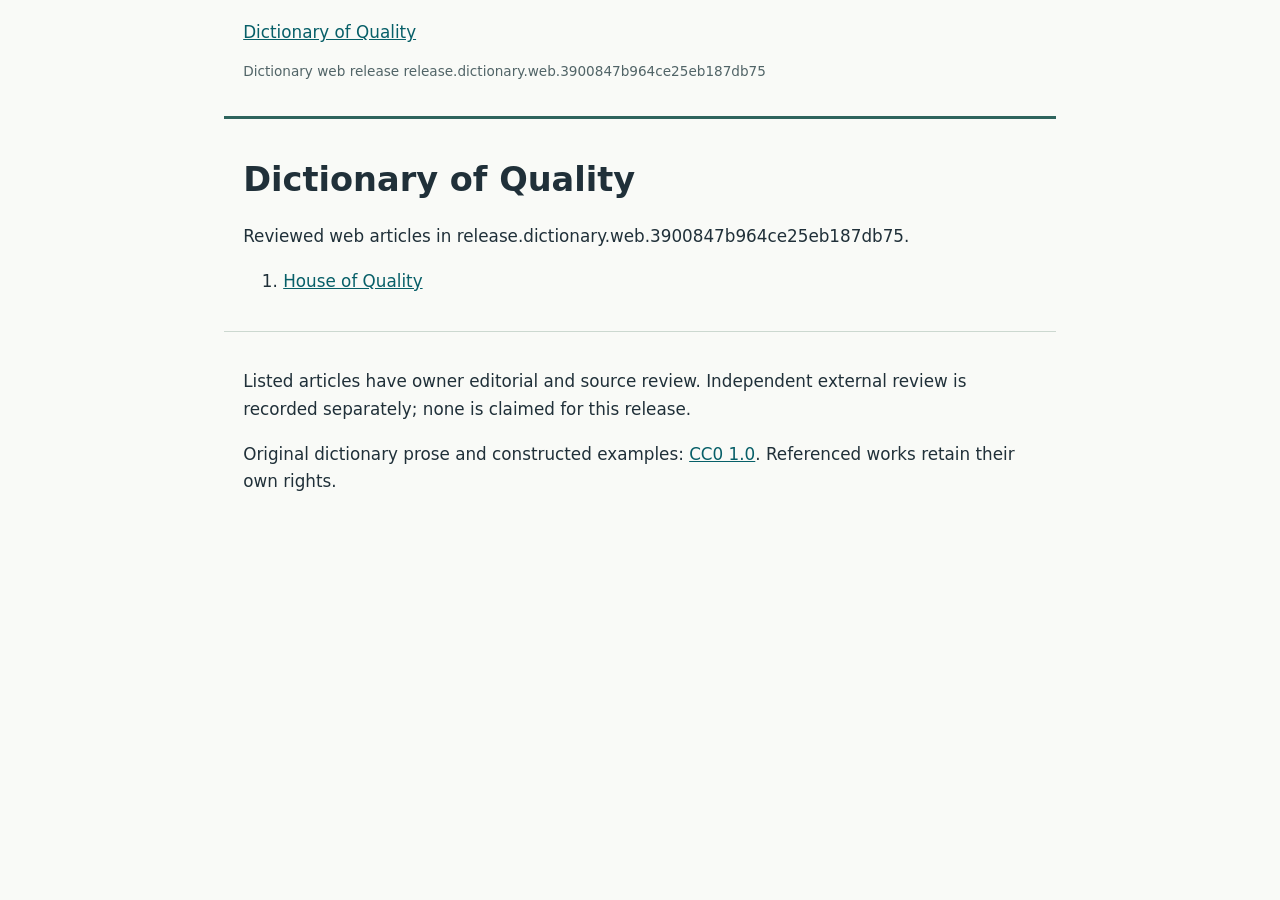
==== dictionary/index.html @ a5b14214 "Publish House of Quality dictionary entry" ====
<!doctype html>
<html lang="en"><head><meta charset="utf-8"><meta name="viewport" content="width=device-width,initial-scale=1"><title>Dictionary of Quality</title><meta name="description" content="Reviewed entries in the Dictionary of Quality"><style>*{box-sizing:border-box}body{font:1.05rem/1.65 system-ui,sans-serif;color:#203039;background:#f9faf7;margin:0}header,main,footer{max-width:52rem;margin:auto;padding:1.2rem}header{border-bottom:3px solid #2e645d}a{color:#075f68}h1,h2,h3{line-height:1.2}article,.meta,.citation{overflow-wrap:anywhere}section{margin:2rem 0;padding-top:1rem;border-top:1px solid #ccd8d0}.sense{background:#fff;border:1px solid #d7e1d9;border-radius:.5rem;padding:1rem;margin:1rem 0}.meta{color:#516467;font-size:.85rem}.skip{position:absolute;left:-999px}.skip:focus{left:1rem;top:1rem;background:white;padding:.5rem}footer{border-top:1px solid #ccd8d0}</style></head><body><a class="skip" href="#main">Skip to content</a><header><a href="/dictionary/">Dictionary of Quality</a><p class="meta">Dictionary web release release.dictionary.web.3900847b964ce25eb187db75</p></header><main id="main"><h1>Dictionary of Quality</h1><p>Reviewed web articles in release.dictionary.web.3900847b964ce25eb187db75.</p><ol><li><a href="/dictionary/house-of-quality/">House of Quality</a></li></ol></main><footer><p>Listed articles have owner editorial and source review. Independent external review is recorded separately; none is claimed for this release.</p><p>Original dictionary prose and constructed examples: <a href="https://creativecommons.org/publicdomain/zero/1.0/">CC0 1.0</a>. Referenced works retain their own rights.</p></footer></body></html>
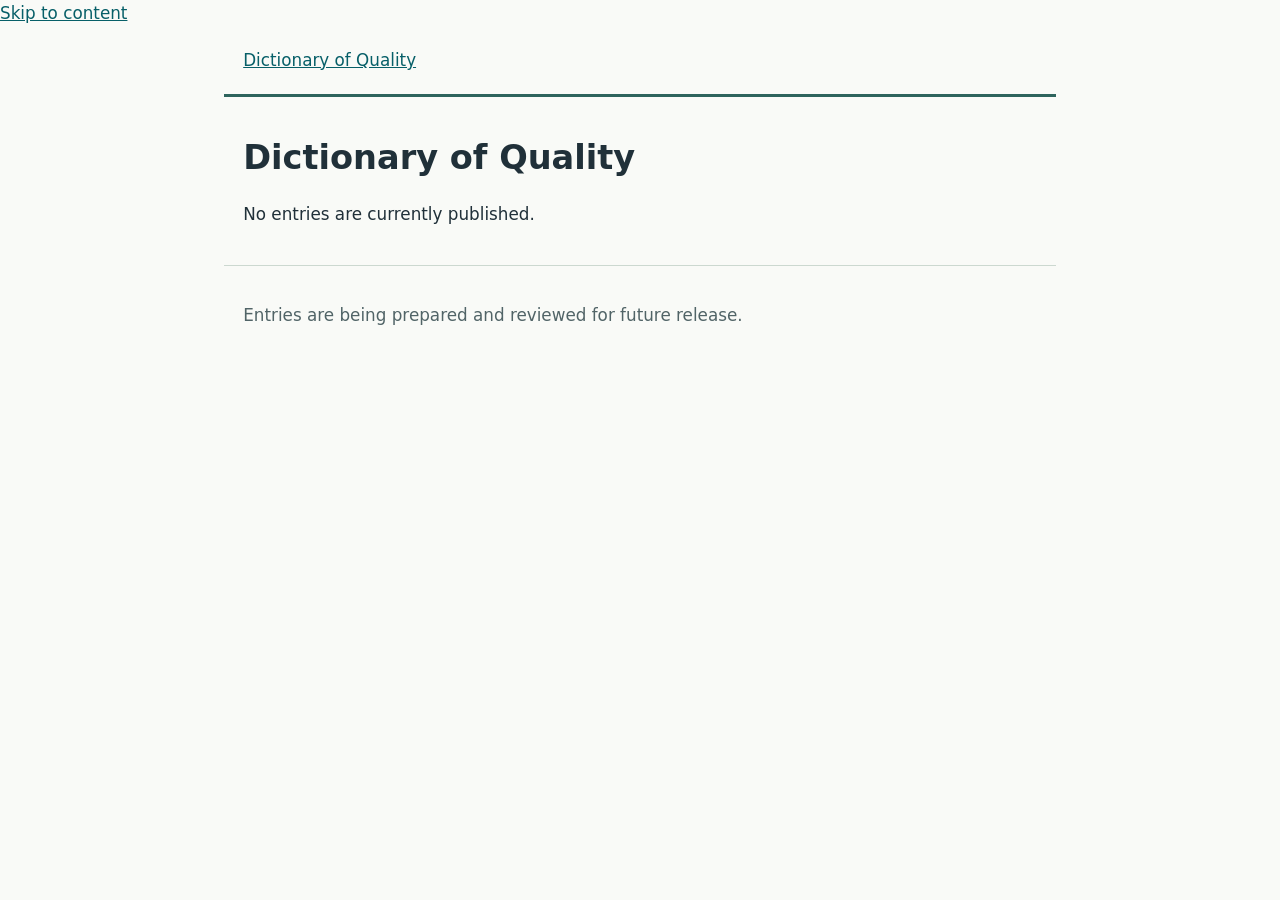
==== commit 8bedc5d3: "Unpublish House of Quality dictionary page" ====
--- a/dictionary/index.html
+++ b/dictionary/index.html
@@ -1,2 +1,2 @@
 <!doctype html>
-<html lang="en"><head><meta charset="utf-8"><meta name="viewport" content="width=device-width,initial-scale=1"><title>Dictionary of Quality</title><meta name="description" content="Reviewed entries in the Dictionary of Quality"><style>*{box-sizing:border-box}body{font:1.05rem/1.65 system-ui,sans-serif;color:#203039;background:#f9faf7;margin:0}header,main,footer{max-width:52rem;margin:auto;padding:1.2rem}header{border-bottom:3px solid #2e645d}a{color:#075f68}h1,h2,h3{line-height:1.2}article,.meta,.citation{overflow-wrap:anywhere}section{margin:2rem 0;padding-top:1rem;border-top:1px solid #ccd8d0}.sense{background:#fff;border:1px solid #d7e1d9;border-radius:.5rem;padding:1rem;margin:1rem 0}.meta{color:#516467;font-size:.85rem}.skip{position:absolute;left:-999px}.skip:focus{left:1rem;top:1rem;background:white;padding:.5rem}footer{border-top:1px solid #ccd8d0}</style></head><body><a class="skip" href="#main">Skip to content</a><header><a href="/dictionary/">Dictionary of Quality</a><p class="meta">Dictionary web release release.dictionary.web.3900847b964ce25eb187db75</p></header><main id="main"><h1>Dictionary of Quality</h1><p>Reviewed web articles in release.dictionary.web.3900847b964ce25eb187db75.</p><ol><li><a href="/dictionary/house-of-quality/">House of Quality</a></li></ol></main><footer><p>Listed articles have owner editorial and source review. Independent external review is recorded separately; none is claimed for this release.</p><p>Original dictionary prose and constructed examples: <a href="https://creativecommons.org/publicdomain/zero/1.0/">CC0 1.0</a>. Referenced works retain their own rights.</p></footer></body></html>
+<html lang="en"><head><meta charset="utf-8"><meta name="viewport" content="width=device-width,initial-scale=1"><title>Dictionary of Quality</title><meta name="description" content="Dictionary of Quality publication status"><style>*{box-sizing:border-box}body{font:1.05rem/1.65 system-ui,sans-serif;color:#203039;background:#f9faf7;margin:0}header,main,footer{max-width:52rem;margin:auto;padding:1.2rem}header{border-bottom:3px solid #2e645d}a{color:#075f68}h1{line-height:1.2}footer{border-top:1px solid #ccd8d0;color:#516467}</style></head><body><a href="#main">Skip to content</a><header><a href="/dictionary/">Dictionary of Quality</a></header><main id="main"><h1>Dictionary of Quality</h1><p>No entries are currently published.</p></main><footer><p>Entries are being prepared and reviewed for future release.</p></footer></body></html>
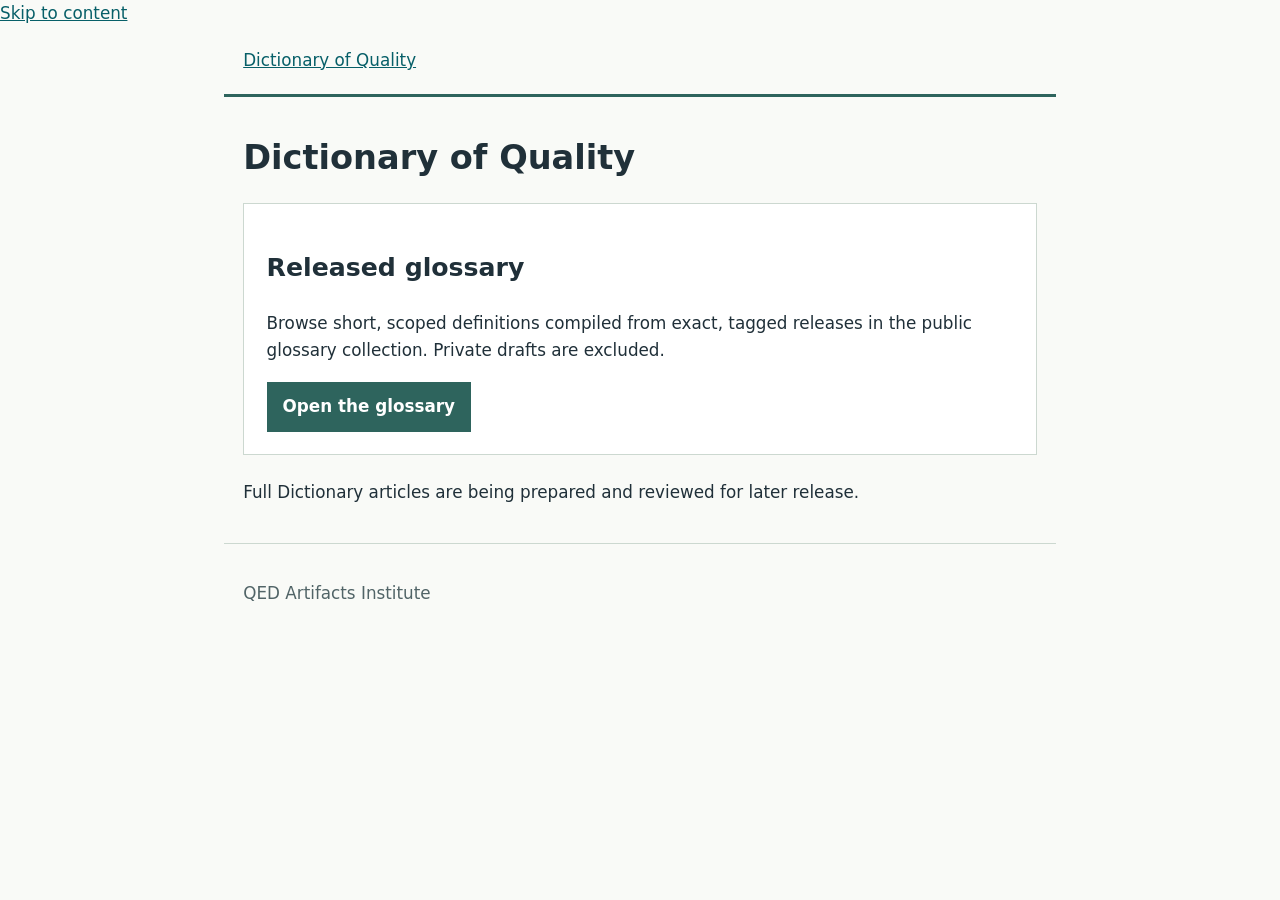
==== commit 93c3daa1: "Add glossary page compiled from tagged public objects" ====
--- a/dictionary/index.html
+++ b/dictionary/index.html
@@ -1,2 +1,2 @@
 <!doctype html>
-<html lang="en"><head><meta charset="utf-8"><meta name="viewport" content="width=device-width,initial-scale=1"><title>Dictionary of Quality</title><meta name="description" content="Dictionary of Quality publication status"><style>*{box-sizing:border-box}body{font:1.05rem/1.65 system-ui,sans-serif;color:#203039;background:#f9faf7;margin:0}header,main,footer{max-width:52rem;margin:auto;padding:1.2rem}header{border-bottom:3px solid #2e645d}a{color:#075f68}h1{line-height:1.2}footer{border-top:1px solid #ccd8d0;color:#516467}</style></head><body><a href="#main">Skip to content</a><header><a href="/dictionary/">Dictionary of Quality</a></header><main id="main"><h1>Dictionary of Quality</h1><p>No entries are currently published.</p></main><footer><p>Entries are being prepared and reviewed for future release.</p></footer></body></html>
+<html lang="en"><head><meta charset="utf-8"><meta name="viewport" content="width=device-width,initial-scale=1"><title>Dictionary of Quality</title><meta name="description" content="Released glossary objects and Dictionary of Quality publication status"><style>*{box-sizing:border-box}body{font:1.05rem/1.65 system-ui,sans-serif;color:#203039;background:#f9faf7;margin:0}header,main,footer{max-width:52rem;margin:auto;padding:1.2rem}header{border-bottom:3px solid #2e645d}a{color:#075f68}h1{line-height:1.2}.card{padding:1.4rem;margin:1.5rem 0;border:1px solid #ccd8d0;background:white}.button{display:inline-block;padding:.7rem 1rem;background:#2e645d;color:white;text-decoration:none;font-weight:700}footer{border-top:1px solid #ccd8d0;color:#516467}</style></head><body><a href="#main">Skip to content</a><header><a href="/dictionary/">Dictionary of Quality</a></header><main id="main"><h1>Dictionary of Quality</h1><section class="card" aria-labelledby="glossary-heading"><h2 id="glossary-heading">Released glossary</h2><p>Browse short, scoped definitions compiled from exact, tagged releases in the public glossary collection. Private drafts are excluded.</p><a class="button" href="glossary/">Open the glossary</a></section><p>Full Dictionary articles are being prepared and reviewed for later release.</p></main><footer><p>QED Artifacts Institute</p></footer></body></html>
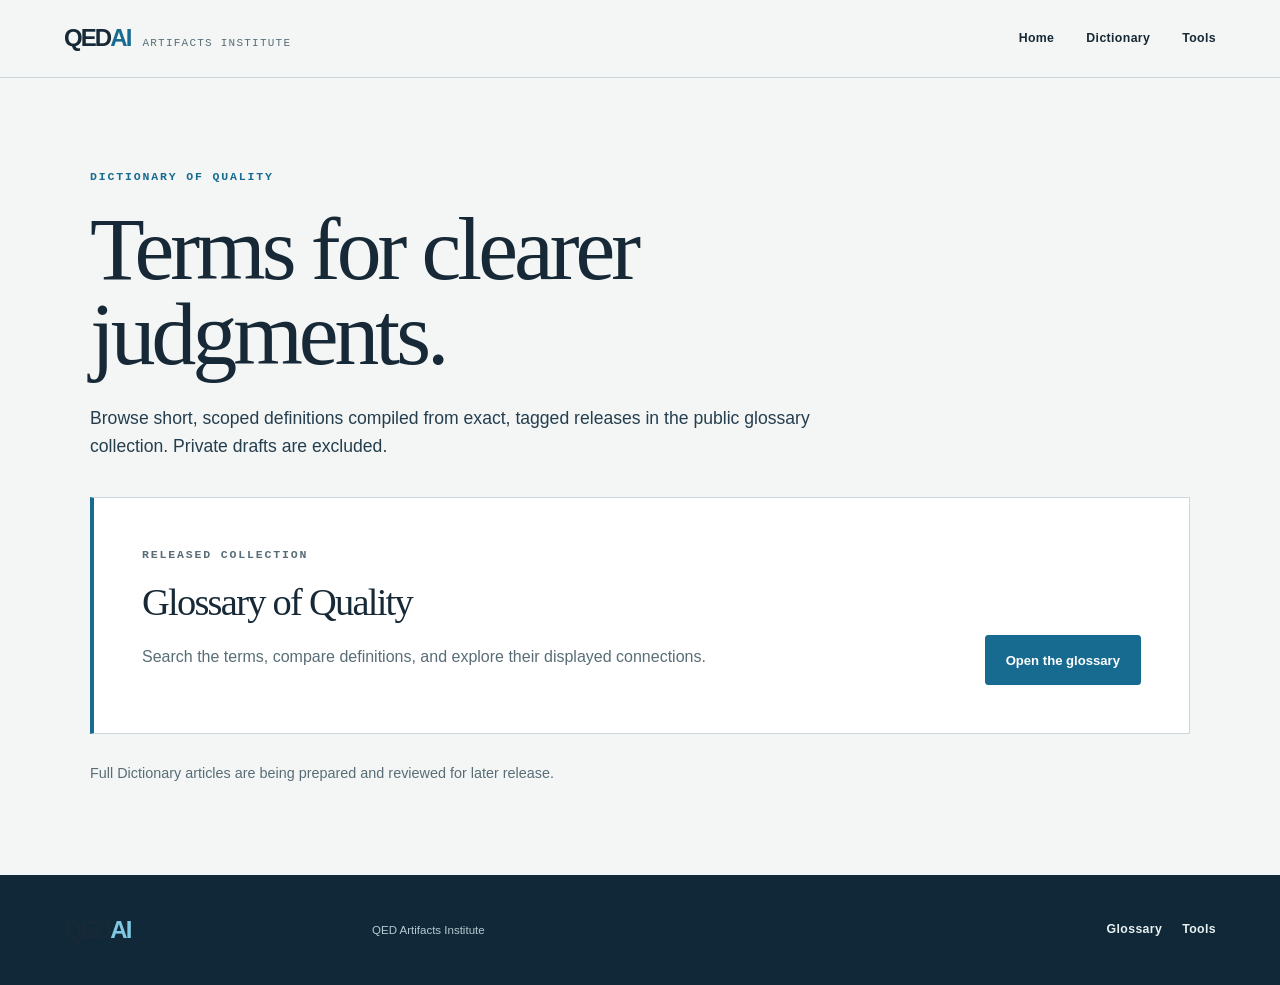
==== commit 10eebc67: "Align public Pages with Studio dictionary theme" ====
--- a/dictionary/index.html
+++ b/dictionary/index.html
@@ -1,2 +1,31 @@
 <!doctype html>
-<html lang="en"><head><meta charset="utf-8"><meta name="viewport" content="width=device-width,initial-scale=1"><title>Dictionary of Quality</title><meta name="description" content="Released glossary objects and Dictionary of Quality publication status"><style>*{box-sizing:border-box}body{font:1.05rem/1.65 system-ui,sans-serif;color:#203039;background:#f9faf7;margin:0}header,main,footer{max-width:52rem;margin:auto;padding:1.2rem}header{border-bottom:3px solid #2e645d}a{color:#075f68}h1{line-height:1.2}.card{padding:1.4rem;margin:1.5rem 0;border:1px solid #ccd8d0;background:white}.button{display:inline-block;padding:.7rem 1rem;background:#2e645d;color:white;text-decoration:none;font-weight:700}footer{border-top:1px solid #ccd8d0;color:#516467}</style></head><body><a href="#main">Skip to content</a><header><a href="/dictionary/">Dictionary of Quality</a></header><main id="main"><h1>Dictionary of Quality</h1><section class="card" aria-labelledby="glossary-heading"><h2 id="glossary-heading">Released glossary</h2><p>Browse short, scoped definitions compiled from exact, tagged releases in the public glossary collection. Private drafts are excluded.</p><a class="button" href="glossary/">Open the glossary</a></section><p>Full Dictionary articles are being prepared and reviewed for later release.</p></main><footer><p>QED Artifacts Institute</p></footer></body></html>
+<html lang="en">
+<head>
+  <meta charset="utf-8">
+  <meta name="viewport" content="width=device-width, initial-scale=1">
+  <meta name="theme-color" content="#173546">
+  <title>Dictionary of Quality | QED Artifacts Institute</title>
+  <meta name="description" content="Released glossary objects and Dictionary of Quality publication status">
+  <link rel="stylesheet" href="../assets/styles.css">
+</head>
+<body>
+  <a class="skip-link" href="#main">Skip to content</a>
+  <header class="site-header">
+    <a class="brand" href="/" aria-label="QED Artifacts Institute home"><span class="brand-mark">QED<span>AI</span></span><span class="brand-name">Artifacts Institute</span></a>
+    <nav aria-label="Primary navigation"><a href="/">Home</a><a href="/dictionary/" aria-current="page">Dictionary</a><a href="/apps/">Tools</a></nav>
+  </header>
+  <main id="main" class="dictionary-main">
+    <div class="dictionary-intro">
+      <p class="eyebrow">Dictionary of Quality</p>
+      <h1>Terms for clearer judgments.</h1>
+      <p>Browse short, scoped definitions compiled from exact, tagged releases in the public glossary collection. Private drafts are excluded.</p>
+    </div>
+    <section class="dictionary-feature" aria-labelledby="glossary-heading">
+      <div><p class="eyebrow">Released collection</p><h2 id="glossary-heading">Glossary of Quality</h2><p>Search the terms, compare definitions, and explore their displayed connections.</p></div>
+      <a class="button" href="glossary/">Open the glossary</a>
+    </section>
+    <p class="dictionary-status">Full Dictionary articles are being prepared and reviewed for later release.</p>
+  </main>
+  <footer><a class="brand" href="/"><span class="brand-mark">QED<span>AI</span></span></a><p>QED Artifacts Institute</p><div><a href="/dictionary/glossary/">Glossary</a><a href="/apps/">Tools</a></div></footer>
+</body>
+</html>
--- a/assets/styles.css
+++ b/assets/styles.css
@@ -0,0 +1,35 @@
+:root{color-scheme:light;--ink:#172936;--ink-soft:#253e4e;--forest:#173546;--forest-2:#254859;--paper:#f3f6f5;--paper-deep:#e6ecec;--white:#ffffff;--muted:#596d76;--line:#cbd7da;--green:#176b91;--green-soft:#dcebf1;--coral:#176b91;--gold:#a97530;--yellow-soft:#f5e5bd;--serif:"Iowan Old Style",Baskerville,Georgia,"Times New Roman",serif;--sans:Aptos,"Segoe UI",Arial,sans-serif;--mono:"SFMono-Regular",Consolas,"Liberation Mono",monospace}*{box-sizing:border-box}html{scroll-behavior:smooth}body{margin:0;background:var(--paper);color:var(--ink);font-family:var(--sans);line-height:1.6;text-rendering:optimizeLegibility}a{color:inherit}.skip-link{position:fixed;z-index:100;top:12px;left:12px;padding:10px 14px;background:var(--white);color:var(--ink);transform:translateY(-160%)}.skip-link:focus{transform:translateY(0)}.site-header{position:sticky;z-index:20;top:0;display:flex;align-items:center;justify-content:space-between;min-height:78px;padding:0 clamp(24px,5vw,76px);border-bottom:1px solid rgba(203,215,218,.8);background:rgba(243,246,245,.94);backdrop-filter:blur(14px)}.brand{display:inline-flex;align-items:baseline;gap:12px;text-decoration:none}.brand-mark{color:var(--ink);font-size:1.5rem;font-weight:900;letter-spacing:-.08em}.brand-mark span{color:var(--coral)}.brand-name{color:var(--muted);font-family:var(--mono);font-size:.69rem;letter-spacing:.11em;text-transform:uppercase}nav{display:flex;gap:clamp(16px,2.5vw,34px)}nav a,footer a{font-size:.77rem;font-weight:700;letter-spacing:.03em;text-decoration:none}nav a:hover,nav a:focus-visible,footer a:hover,footer a:focus-visible{color:var(--coral)}.hero{display:grid;grid-template-columns:minmax(0,1.35fr) minmax(320px,.65fr);min-height:calc(100vh - 78px);padding:clamp(68px,10vw,138px) clamp(24px,5vw,76px) clamp(64px,8vw,112px);background:linear-gradient(90deg,transparent 49.9%,rgba(145,166,175,.35) 50%,transparent 50.1%),var(--paper)}.hero-copy{align-self:center;max-width:920px;padding-right:6vw}.eyebrow{margin:0 0 20px;color:var(--coral);font-family:var(--mono);font-size:.72rem;font-weight:800;letter-spacing:.16em;text-transform:uppercase}h1,h2,h3,p{margin-top:0}h1,h2{font-family:var(--serif);font-weight:400;letter-spacing:-.045em}h1{max-width:900px;margin-bottom:28px;font-size:clamp(4rem,8.6vw,9.2rem);line-height:.84}h2{margin-bottom:22px;font-size:clamp(2.65rem,5vw,5.4rem);line-height:.98}h3{line-height:1.25}.hero-lead{max-width:760px;margin-bottom:36px;color:var(--ink-soft);font-size:clamp(1.06rem,1.7vw,1.35rem)}.hero-actions{display:flex;flex-wrap:wrap;align-items:center;gap:24px}.button{display:inline-flex;align-items:center;justify-content:center;min-height:50px;padding:0 20px;border:1px solid var(--forest);background:var(--forest);color:var(--white);font-size:.82rem;font-weight:800;text-decoration:none}.button:hover,.button:focus-visible{background:var(--coral);border-color:var(--coral)}.text-link{font-size:.86rem;font-weight:800;text-underline-offset:5px}.hero-record{align-self:end;margin:0 0 0 2vw;padding:clamp(28px,4vw,48px);border-top:4px solid var(--coral);background:var(--forest);color:var(--white);box-shadow:22px 22px 0 var(--green-soft)}.record-label{margin-bottom:28px;color:#b6cdd5;font-family:var(--mono);font-size:.7rem;font-weight:700;letter-spacing:.12em;text-transform:uppercase}.hero-record dl{margin:0}.hero-record dl div{padding:16px 0;border-top:1px solid rgba(255,255,255,.14)}.hero-record dt{margin-bottom:4px;color:#b2c9d2;font-size:.7rem;text-transform:uppercase}.hero-record dd{margin:0;font-size:.92rem;font-weight:650}.status-dot{display:inline-block;width:8px;height:8px;margin-right:8px;border-radius:999px;background:var(--gold)}.definition-band{padding:30px clamp(24px,5vw,76px);background:var(--coral);color:#ffffff}.definition-band p{max-width:1120px;margin:0 auto;font-family:var(--serif);font-size:clamp(1.1rem,1.8vw,1.45rem);line-height:1.4}.section{padding:clamp(76px,10vw,140px) clamp(24px,5vw,76px)}.split{display:grid;grid-template-columns:80px minmax(260px,.75fr) minmax(340px,1fr);gap:clamp(28px,5vw,78px);background:var(--white)}.section-index{color:var(--line);font-family:var(--serif);font-size:3.5rem;line-height:1}.section-body{max-width:760px}.prose p{color:var(--ink-soft)}.prose .large{color:var(--ink);font-family:var(--serif);font-size:clamp(1.35rem,2.2vw,2rem);line-height:1.34}.section-topline{display:grid;grid-template-columns:minmax(0,1.35fr) minmax(280px,.65fr);gap:48px;align-items:end;margin-bottom:56px}.section-topline h2{max-width:900px;margin-bottom:0}.section-note{max-width:500px;margin:0;color:var(--muted);font-size:.9rem}.stream-grid{display:grid;grid-template-columns:repeat(3,1fr);gap:1px;border:1px solid var(--line);background:var(--line)}.stream-grid article{min-height:390px;padding:clamp(26px,3.2vw,44px);background:var(--white)}.card-number{display:block;margin-bottom:52px;color:var(--coral);font-family:var(--mono);font-size:.75rem;font-weight:800}.stream-grid h3{font-family:var(--serif);font-size:1.65rem;font-weight:400}.stream-grid p{color:var(--muted);font-size:.92rem}.stream-grid .card-output{margin-top:26px;color:var(--green);font-weight:750}.artifact-strip{display:grid;grid-template-columns:repeat(4,1fr);border:1px solid var(--forest);border-top:0;background:var(--forest);color:var(--white)}.artifact-strip span{padding:18px 20px;border-right:1px solid rgba(255,255,255,.16);font-size:.76rem;font-weight:750}.artifact-strip span:last-child{border-right:0}.pipeline-section{display:grid;grid-template-columns:minmax(300px,.72fr) minmax(480px,1.28fr);gap:clamp(54px,8vw,120px);background:var(--paper-deep)}.pipeline-intro{max-width:540px}.pipeline-intro p:last-child{color:var(--muted)}.pipeline-list{margin:0;padding:0;list-style:none}.pipeline-list li{display:grid;grid-template-columns:54px 150px 1fr;align-items:baseline;gap:18px;padding:18px 0;border-top:1px solid #cbd7da}.pipeline-list li:last-child{border-bottom:1px solid #cbd7da}.pipeline-list span{color:var(--coral);font-family:var(--mono);font-size:.68rem}.pipeline-list strong{font-family:var(--serif);font-size:1.2rem;font-weight:400}.pipeline-list small{color:var(--muted);font-size:.82rem}.roadmap-section{background:var(--white)}.roadmap-grid{display:grid;grid-template-columns:repeat(2,1fr);gap:18px}.roadmap-card{min-height:330px;padding:clamp(26px,3.5vw,48px);border:1px solid var(--line);background:#f8faf9}.roadmap-card.current{background:var(--yellow-soft);border-color:#d9c7a5}.phase{display:flex;justify-content:space-between;margin-bottom:52px;font-family:var(--mono);font-size:.68rem;text-transform:uppercase}.phase b{color:var(--green)}.roadmap-card.current .phase b{color:#856500}.roadmap-card h3{font-family:var(--serif);font-size:2rem;font-weight:400}.roadmap-card p,.roadmap-card li{color:var(--muted);font-size:.88rem}.roadmap-card ul{margin:24px 0 0;padding-left:18px}.governance-section{background:var(--forest);color:var(--white)}.section-topline.light .section-note{color:#c8d9df}.people-grid{display:grid;grid-template-columns:repeat(3,1fr);gap:1px;background:rgba(255,255,255,.15)}.people-grid article{display:flex;align-items:center;gap:22px;min-height:170px;padding:30px;background:var(--forest-2)}.initials{display:grid;flex:0 0 54px;width:54px;height:54px;place-items:center;border:1px solid #91a6af;border-radius:999px;color:#d7e7ed;font-family:var(--mono);font-size:.75rem}.people-grid h3{margin-bottom:7px;font-family:var(--serif);font-size:1.28rem;font-weight:400}.people-grid p{margin:0;color:#c8d9df;font-size:.78rem}.governance-note{max-width:980px;margin:34px 0 0;color:#c8d9df;font-size:.82rem}.transparency-section{display:grid;grid-template-columns:minmax(280px,.7fr) minmax(560px,1.3fr);gap:clamp(48px,8vw,110px)}.transparency-grid{display:grid;gap:1px;background:var(--line);border:1px solid var(--line)}.transparency-grid article{padding:32px;background:var(--white)}.transparency-grid h3{margin-bottom:18px;font-family:var(--serif);font-size:1.45rem;font-weight:400}.transparency-grid p{color:var(--muted);font-size:.86rem}.status-list{margin:0}.status-list div{display:grid;grid-template-columns:1fr 1fr;gap:20px;padding:13px 0;border-top:1px solid var(--line);font-size:.8rem}.status-list dt{color:var(--muted)}.status-list dd{margin:0;font-weight:700}.tag{display:inline-block;margin-right:7px;padding:2px 7px;border-radius:999px;font-family:var(--mono);font-size:.61rem;text-transform:uppercase}.tag.complete{background:var(--green-soft);color:#0d5275}.tag.pending{background:var(--yellow-soft);color:#725800}.tag.planned{background:var(--paper-deep);color:var(--muted)}.contact-section{display:grid;grid-template-columns:1fr 1fr;gap:60px;align-items:end;padding:clamp(64px,9vw,120px) clamp(24px,5vw,76px);background:var(--coral)}.contact-section h2{max-width:700px}.contact-section p{margin-bottom:0}.contact-actions{max-width:560px;justify-self:end}.contact-actions p{margin-top:18px;font-size:.82rem}.light-button{border-color:var(--white);background:var(--white);color:var(--ink)}footer{display:grid;grid-template-columns:.5fr 1fr .5fr;gap:40px;align-items:center;padding:36px clamp(24px,5vw,76px);background:#102837;color:#e7f0f2}.footer-brand .brand-mark{color:var(--white)}footer p{margin:0;color:#b6cbd3;font-size:.72rem}footer div{display:flex;justify-content:flex-end;gap:20px}
+@media(max-width:980px){.site-header{align-items:flex-start;gap:18px;padding-top:18px;padding-bottom:16px}nav{flex-wrap:wrap;justify-content:flex-end}.brand-name{display:none}.hero{grid-template-columns:1fr;gap:64px;min-height:0;background:var(--paper)}.hero-copy{padding-right:0}.hero-record{max-width:620px;margin:0}.split{grid-template-columns:54px 1fr}.split .section-body{grid-column:2}.stream-grid{grid-template-columns:1fr}.stream-grid article{min-height:auto}.card-number{margin-bottom:26px}.artifact-strip{grid-template-columns:repeat(2,1fr)}.artifact-strip span:nth-child(2){border-right:0}.artifact-strip span:nth-child(-n+2){border-bottom:1px solid rgba(255,255,255,.16)}.pipeline-section,.transparency-section{grid-template-columns:1fr}.people-grid{grid-template-columns:1fr}.people-grid article{min-height:130px}}
+@media(max-width:720px){.site-header{position:relative;display:block}.brand{margin-bottom:14px}nav{justify-content:flex-start;gap:12px 20px}nav a{font-size:.7rem}h1{font-size:clamp(3.4rem,18vw,5.2rem)}.hero{padding-top:60px}.section-topline,.contact-section{grid-template-columns:1fr;gap:28px}.split{display:block}.section-index{margin-bottom:28px}.section-heading{margin-bottom:32px}.artifact-strip,.roadmap-grid{grid-template-columns:1fr}.artifact-strip span{border-right:0;border-bottom:1px solid rgba(255,255,255,.16)}.artifact-strip span:last-child{border-bottom:0}.pipeline-list li{grid-template-columns:38px 105px 1fr;gap:10px}.status-list div{grid-template-columns:1fr;gap:5px}.contact-actions{justify-self:start}footer{grid-template-columns:1fr}footer div{justify-content:flex-start}}
+@media(prefers-reduced-motion:reduce){html{scroll-behavior:auto}}
+.tools-section{background:var(--paper-deep)}
+.tools-callout{display:grid;grid-template-columns:1fr 1fr;gap:1px;border:1px solid var(--line);background:var(--line)}
+.tools-callout>div{padding:clamp(28px,4vw,52px);background:var(--white)}
+.tools-callout h3{max-width:650px;margin:0;font-family:var(--serif);font-size:clamp(1.7rem,3vw,2.7rem);font-weight:400}
+.tools-callout p{max-width:620px;color:var(--muted)}
+.tools-callout .button{margin-top:14px}
+@media(max-width:980px){.tools-callout{grid-template-columns:1fr}}
+/* Shared Studio dictionary presentation across the public site. */
+:root{--accent:#176b91;--accent-hover:#0d5275;--accent-soft:#dcebf1;--accent-bright:#81c7e2;--line-dark:#91a6af}
+:is(a,button,input,select,summary):focus-visible{outline:3px solid var(--accent);outline-offset:3px}
+.site-header{border-bottom-color:var(--line);background:rgba(243,246,245,.95)}
+.brand-mark span{color:var(--accent)}
+footer .brand-mark span{color:var(--accent-bright)}
+nav a:hover,nav a:focus-visible{color:var(--accent)}
+footer a:hover,footer a:focus-visible{color:var(--accent-bright)}
+.button{border-color:var(--accent);border-radius:3px;background:var(--accent);color:var(--white)}
+.button:hover,.button:focus-visible{border-color:var(--accent-hover);background:var(--accent-hover);color:var(--white)}
+.hero-record{border-top-color:var(--accent);box-shadow:10px 10px 0 var(--accent-soft)}
+.contact-section{background:var(--accent-soft);color:var(--ink)}
+.contact-section .button{color:var(--white)}
+.definition-band{background:var(--accent);color:var(--white)}
+footer{background:#102837;color:#e7f0f2}
+.dictionary-main{min-height:calc(100vh - 160px);padding:clamp(48px,7vw,96px) clamp(22px,5vw,76px);background:var(--paper)}
+.dictionary-intro{max-width:1100px;margin:0 auto 36px}
+.dictionary-intro h1{font-size:clamp(3.2rem,7vw,6rem);line-height:.95}
+.dictionary-intro p:last-child{max-width:720px;color:var(--ink-soft);font-size:1.1rem}
+.dictionary-feature{display:grid;grid-template-columns:1fr auto;align-items:end;gap:32px;max-width:1100px;margin:auto;padding:clamp(28px,4vw,48px);border:1px solid var(--line);border-left:4px solid var(--accent);background:var(--white)}
+.dictionary-feature h2{font-size:clamp(2rem,3vw,3rem)}
+.dictionary-feature p{max-width:640px;color:var(--muted)}
+.dictionary-status{max-width:1100px;margin:28px auto 0;color:var(--muted);font-size:.9rem}
+@media(max-width:680px){.dictionary-feature{grid-template-columns:1fr;align-items:start}}
